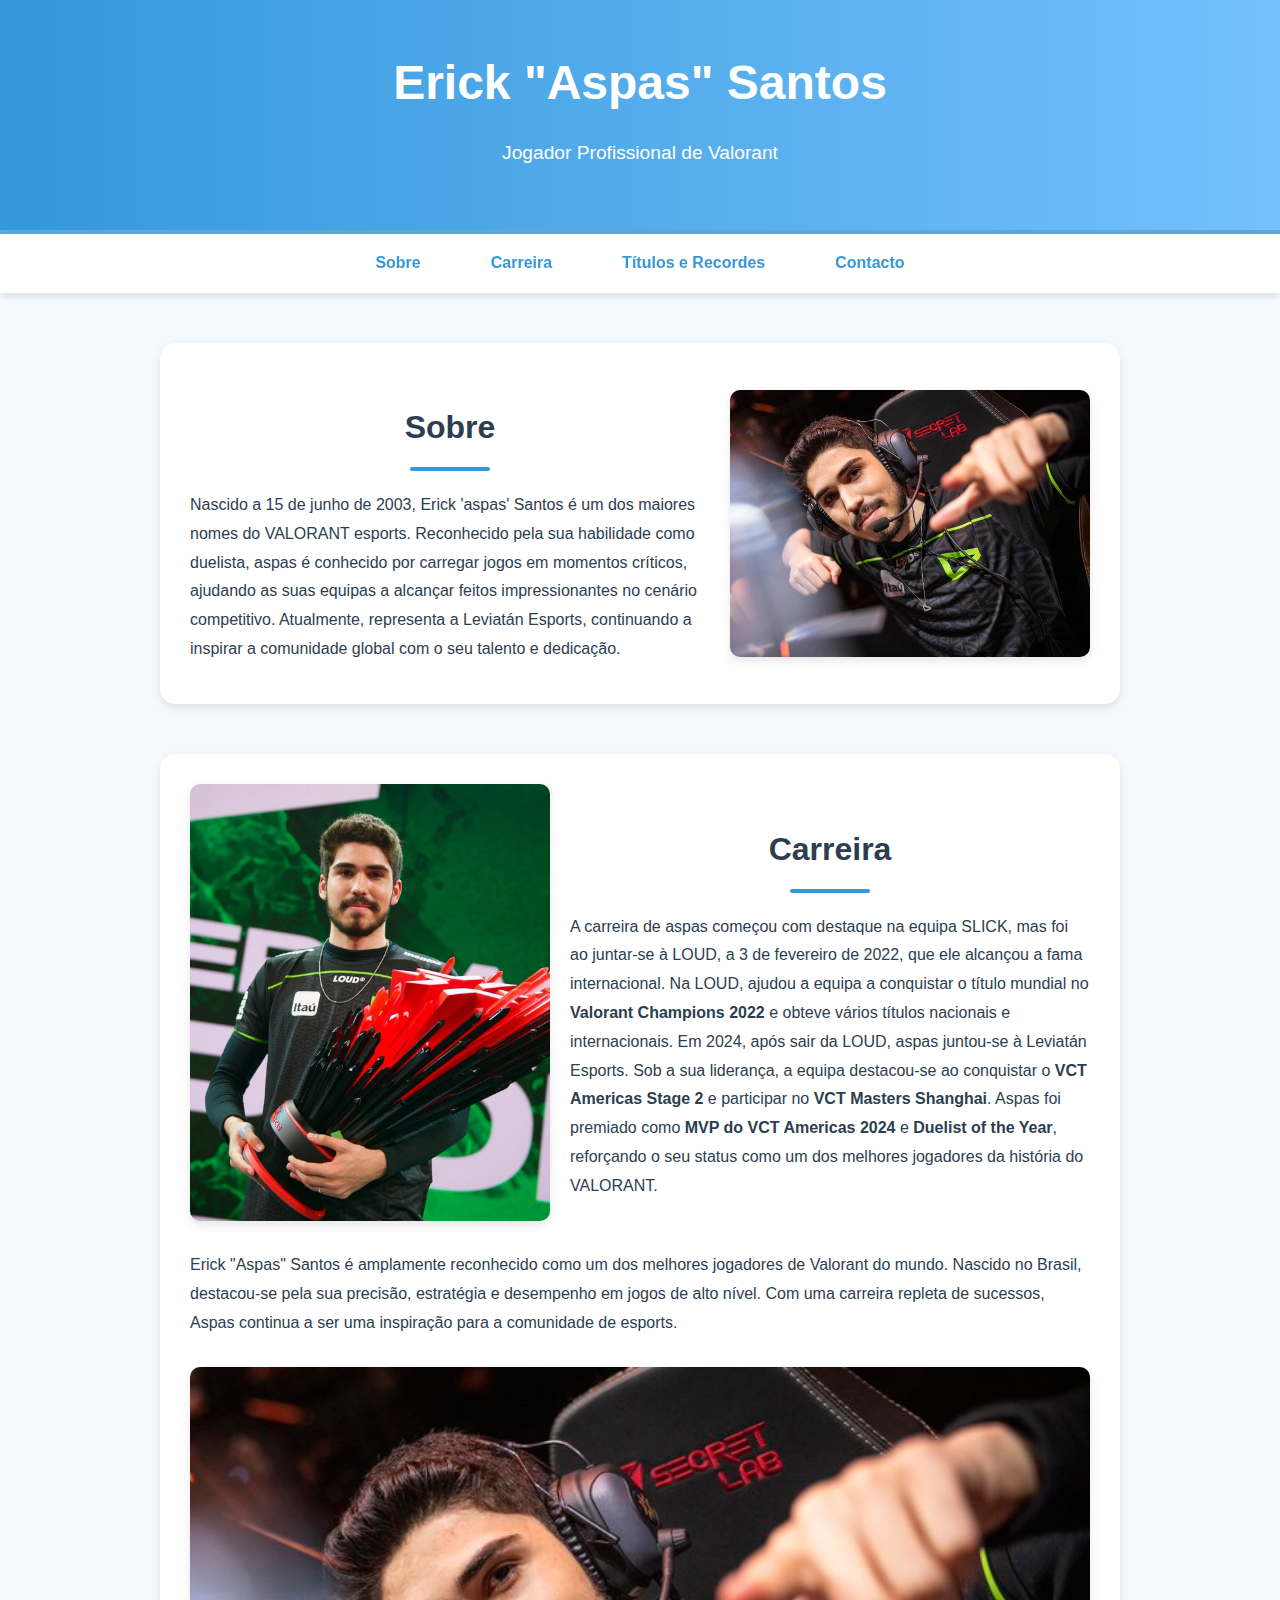
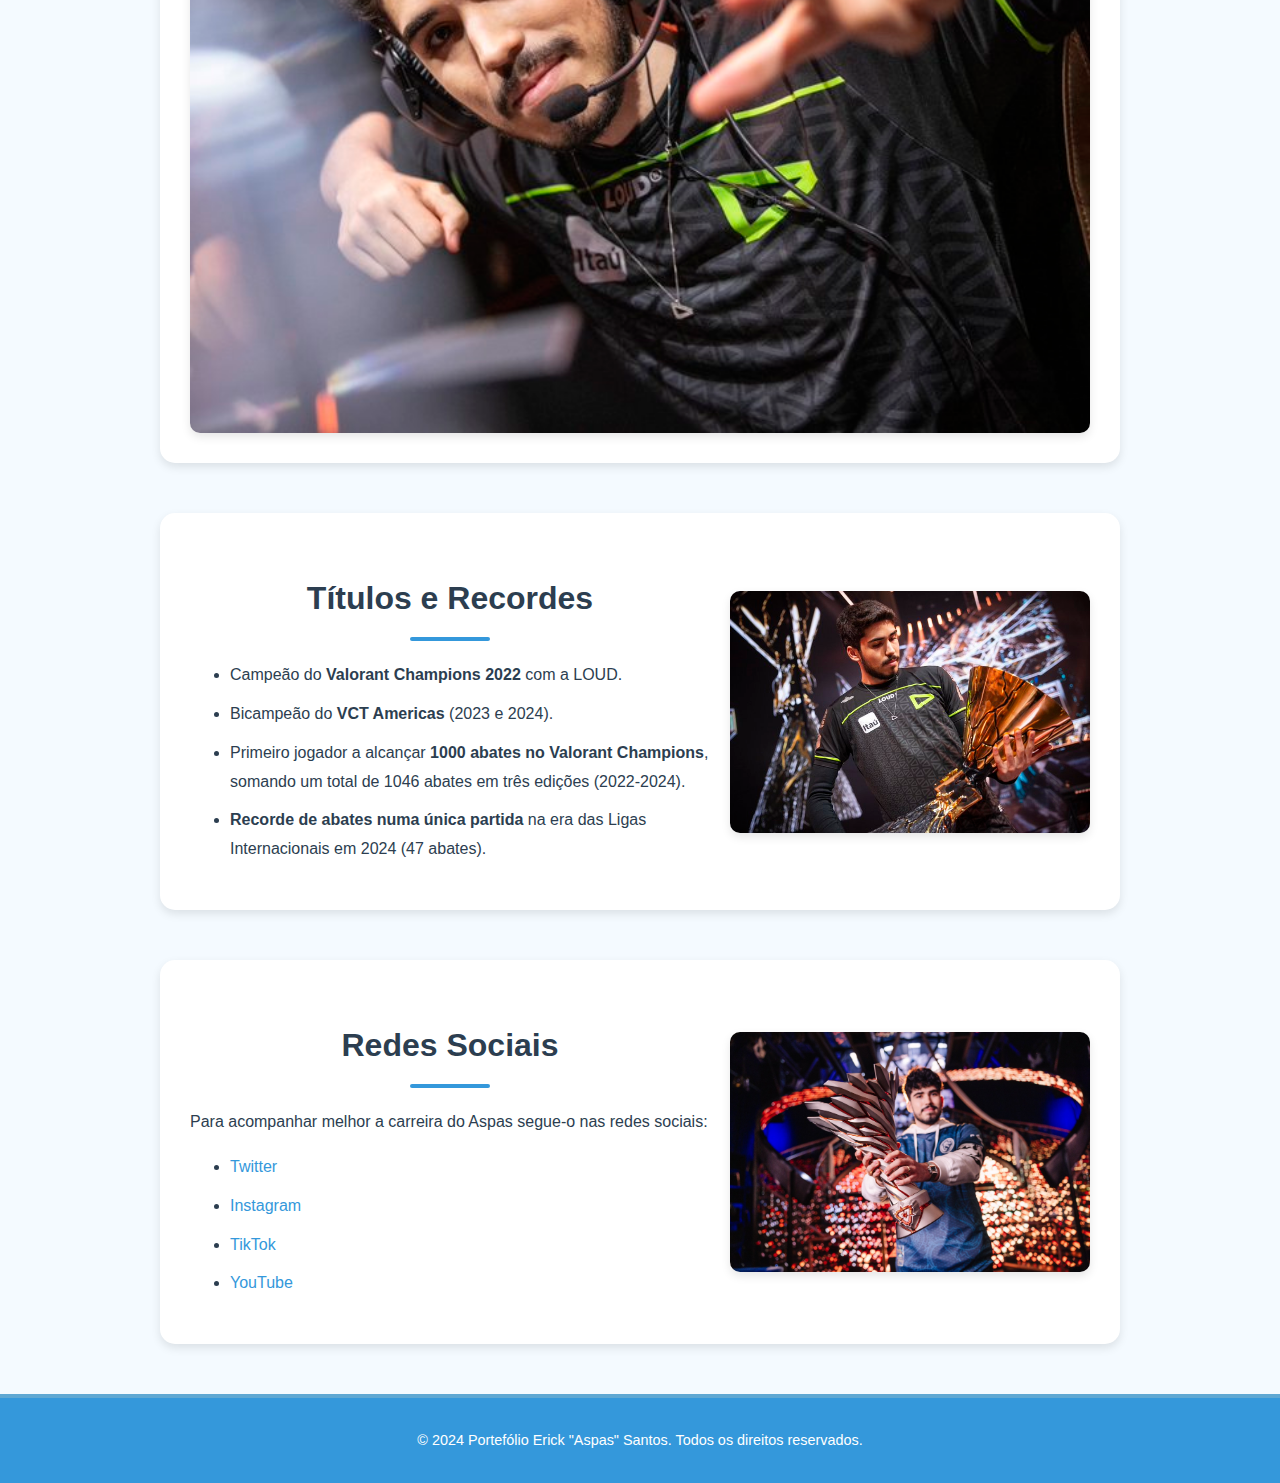
==== index.html @ c3d6b11e "27-11-2024" ====
<!DOCTYPE html>
<html lang="pt-PT">
<head>
    <meta charset="UTF-8">
    <meta name="viewport" content="width=device-width, initial-scale=1.0">
    <title>Portefólio de Erick "Aspas" Santos</title>
    <link rel="stylesheet" href="assets/css/style.css">
</head>
<body>
    <header class="header">
        <h1>Erick "Aspas" Santos</h1>
        <p>Jogador Profissional de Valorant</p>
    </header>

    <nav class="menu">
        <ul>
            <li><a href="#sobre">Sobre</a></li>
            <li><a href="#carreira">Carreira</a></li>
            <li><a href="#titulos">Títulos e Recordes</a></li>
            <li><a href="#contacto">Contacto</a></li>
        </ul>
    </nav>

    <main>
        <section id="sobre" class="secao">
            
            <div class="texto">
                <h2>Sobre</h2>

                <p>Nascido a 15 de junho de 2003, Erick 'aspas' Santos é um dos maiores nomes do VALORANT esports. 
                    Reconhecido pela sua habilidade como duelista, aspas é conhecido por carregar jogos em momentos críticos, ajudando as suas equipas a alcançar feitos impressionantes no cenário competitivo. 
                    Atualmente, representa a Leviatán Esports, continuando a inspirar a comunidade global com o seu talento e dedicação.</p>
            </div>
            <img width="1" height="1" src="assets/img/imgAspas.jpg" alt="Foto do Aspas">
        </section>

        <section id="carreira" class="secao">
            <img width="1" height="1" src="assets/img/aspas2.jpg" alt="Aspas com o troféu do VCT Americas 2023">
            <div class="texto">
                <h2>Carreira</h2>
                    <p>A carreira de aspas começou com destaque na equipa SLICK, mas foi ao juntar-se à LOUD, a 3 de fevereiro de 2022, que ele alcançou a fama internacional. 
                    Na LOUD, ajudou a equipa a conquistar o título mundial no <b>Valorant Champions 2022</b> e obteve vários títulos nacionais e internacionais. 
                    Em 2024, após sair da LOUD, aspas juntou-se à Leviatán Esports. Sob a sua liderança, a equipa destacou-se ao conquistar o <b>VCT Americas Stage 2</b> e participar no <b>VCT Masters Shanghai</b>. 
                    Aspas foi premiado como <b>MVP do VCT Americas 2024</b> e <b>Duelist of the Year</b>, reforçando o seu status como um dos melhores jogadores da história do VALORANT.</p>
            </div>
            

                <p>Erick "Aspas" Santos é amplamente reconhecido como um dos melhores jogadores de Valorant do mundo. Nascido no Brasil, destacou-se pela sua precisão, estratégia e desempenho em jogos de alto nível. Com uma carreira repleta de sucessos, Aspas continua a ser uma inspiração para a comunidade de esports.</p>
            </div>
            <img width="300" height="150" src="assets/img/imgAspas.jpg" alt="Imagem sobre Erick Aspas Santos">
        </section>

        <section id="titulos" class="secao">
            
            <div class="texto">
                <h2>Títulos e Recordes</h2>
                <ul>
                    <li>Campeão do <b>Valorant Champions 2022</b> com a LOUD.</li>
                    <li>Bicampeão do <b>VCT Americas</b> (2023 e 2024).</li>
                    <li>Primeiro jogador a alcançar <b>1000 abates no Valorant Champions</b>, somando um total de 1046 abates em três edições (2022-2024).</li>

                    <li><b>Recorde de abates numa única partida</b> na era das Ligas Internacionais em 2024 (47 abates).</li>
                </ul>
            </div>
            <img width="1" height="1" src="assets/img/AspasChampions.jpg" alt="Aspas com o troféu do Valorant Champions">

                    
        </section>

        <section id="contacto" class="secao">
           
            <div class="texto">
                <h2>Redes Sociais</h2>
                <p>Para acompanhar melhor a carreira do Aspas segue-o nas redes sociais:</p>
                <ul>
                    <li><a href="https://x.com/aspaszin" target="_blank">Twitter</a></li>
                    <li><a href="https://www.instagram.com/aspaszin?utm_source=ig_web_button_share_sheet&igsh=ZDNlZDc0MzIxNw==" target="_blank">Instagram</a></li>
                    <li><a href="https://www.tiktok.com/@aspaszin?is_from_webapp=1&sender_device=pc" target="_blank">TikTok</a></li>
                    <li><a href="https://youtube.com/@aspaszin?si=n5193mIHBojj6Ch3">YouTube</a></li>
                </ul>
            </div>
            <img width="1" height="1" src="assets/img/aspas.jpg" alt="Aspas com o trofeu do VCT Americas 2024">
        </section>
    </main>

    <footer class="footer">
        <p>&copy; 2024 Portefólio Erick "Aspas" Santos. Todos os direitos reservados.</p>
    </footer>
</body>
</html>
---- assets/css/style.css ----
/* Estilos Globais */
body {
    margin: 0;
    font-family: 'Roboto', Arial, sans-serif;
    background-color: #f4faff; /* Azul muito claro */
    color: #2c3e50; /* Texto azul escuro */
    line-height: 1.8;
}

h1, h2 {
    font-family: 'Poppins', Arial, sans-serif;
}

/* Links */
a {
    color: #3498db; /* Azul médio */
    text-decoration: none;
    transition: color 0.3s ease;
}

a:hover {
    color: #1d6fa5; /* Azul mais escuro ao passar o mouse */
}

/* Cabeçalho */
.header {
    text-align: center;
    padding: 40px 20px;
    background: linear-gradient(90deg, #3498db, #74c0fc);
    color: #ffffff;
    border-bottom: 4px solid #5fa8d3;
    animation: fadeIn 2s ease-in-out;
}

.header h1 {
    font-size: 3em;
    margin: 0;
}

.header p {
    margin-top: 10px;
    font-size: 1.2em;
    font-weight: 300;
}

/* Menu */
.menu {
    background-color: #ffffff;
    padding: 15px 0;
    box-shadow: 0 4px 6px rgba(0, 0, 0, 0.1);
    position: sticky;
    top: 0;
    z-index: 1000;
}

.menu ul {
    list-style: none;
    margin: 0;
    padding: 0;
    display: flex;
    justify-content: center;
    gap: 30px;
}

.menu li {
    display: inline;
}

.menu a {
    font-weight: bold;
    color: #3498db;
    padding: 10px 20px;
    border-radius: 20px;
    transition: all 0.3s ease;
}

.menu a:hover {
    background-color: #eaf6fd;
    color: #1d6fa5;
    transform: scale(1.1);
}

/* Secções */
.secao {
    display: flex;
    flex-wrap: wrap;
    align-items: center;
    margin: 50px auto;
    padding: 30px;
    max-width: 900px;
    background-color: #ffffff;
    border-radius: 15px;
    box-shadow: 0 4px 10px rgba(0, 0, 0, 0.1);
    animation: slideUp 1.5s ease;
    gap: 20px;
}

.secao img {
    flex: 1 1 300px; /* A imagem ocupa espaço proporcional */
    max-width: 100%; /* Garante que a imagem não ultrapasse o container */
    height: auto; /* Garante que a altura da imagem seja proporcional */
    border-radius: 10px;
    box-shadow: 0 4px 10px rgba(0, 0, 0, 0.1);
}

.secao .texto {
    flex: 2 1 400px; /* O texto ocupa mais espaço */
}

.secao h2 {
    text-align: center;
    font-size: 2em;
    margin-bottom: 15px;
    color: #2c3e50;
}

.secao p, .secao li {
    font-size: 1em;
    margin: 10px 0;
}

/* Rodapé */
.footer {
    text-align: center;
    padding: 15px 10px;
    background-color: #3498db;
    color: #ffffff;
    font-size: 0.9em;
    margin-top: 50px;
    border-top: 4px solid #5fa8d3;
}

/* Divisores */
.secao h2::after {
    content: "";
    display: block;
    width: 80px;
    height: 4px;
    background-color: #3498db;
    margin: 10px auto 20px auto;
    border-radius: 5px;
}

/* Animações */
@keyframes fadeIn {
    from {
        opacity: 0;
    }
    to {
        opacity: 1;
    }
}

@keyframes slideUp {
    from {
        transform: translateY(30px);
        opacity: 0;
    }
    to {
        transform: translateY(0);
        opacity: 1;
    }
}

/* Estilos Responsivos */
@media (max-width: 768px) {
    /* Ajustar o layout para telas menores */
    .secao {
        flex-direction: column; /* Empilha os elementos verticalmente */
        padding: 20px;
    }

    .secao img {
        flex: none; /* Remove a proporção flexível */
        margin-bottom: 20px; /* Adiciona espaço abaixo da imagem */
    }

    .menu ul {
        flex-direction: column; /* Empilha os itens do menu */
        gap: 15px; /* Espaçamento entre itens */
    }

    .menu a {
        padding: 10px 15px; /* Reduz o espaçamento interno */
        font-size: 0.9em; /* Reduz o tamanho do texto */
    }

    .header h1 {
        font-size: 2em; /* Reduz o tamanho do título */
    }

    .header p {
        font-size: 1em; /* Reduz o tamanho do subtítulo */
    }

    .secao .texto {
        flex: none; /* Remove a proporção flexível */
        text-align: center; /* Centraliza o texto */
    }
}

@media (max-width: 480px) {
    /* Ajustes adicionais para telas muito pequenas */
    body {
        font-size: 0.9em; /* Reduz o tamanho global do texto */
    }

    .menu ul {
        gap: 10px;
    }

    .menu a {
        font-size: 0.8em;
        padding: 8px 12px;
    }

    .header h1 {
        font-size: 1.8em;
    }

    .header p {
        font-size: 0.9em;
    }

    .secao img {
        width: 100%; /* Garante que a imagem ocupe toda a largura disponível */
        height: auto;
    }
}
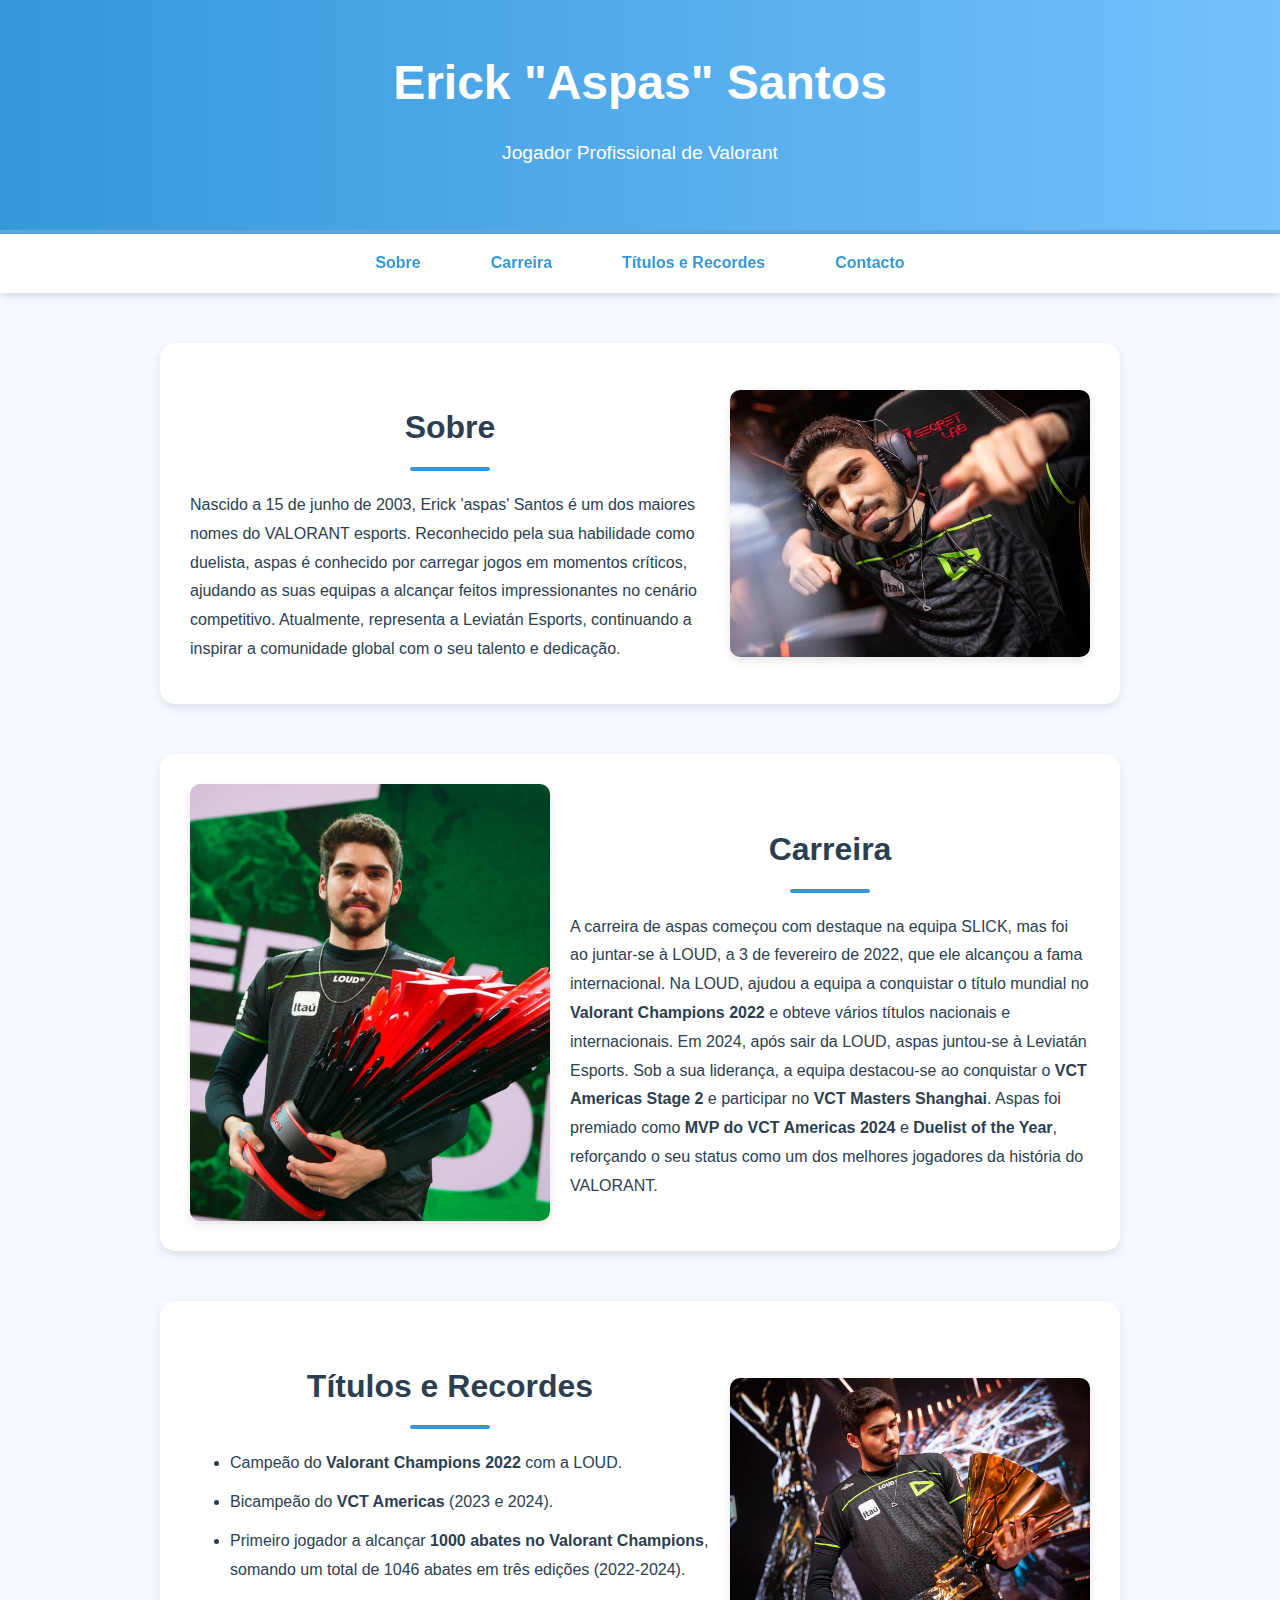
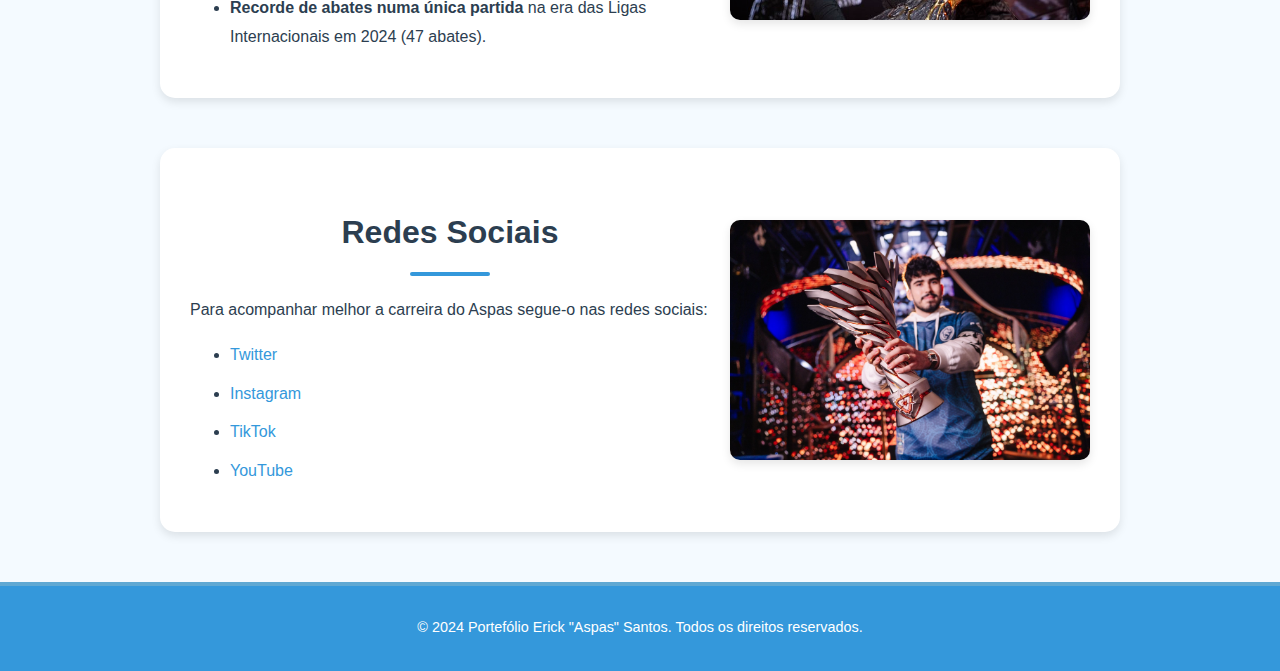
==== commit 11aa0e8c: "27-11-2024" ====
--- a/index.html
+++ b/index.html
@@ -43,11 +43,6 @@
                     Em 2024, após sair da LOUD, aspas juntou-se à Leviatán Esports. Sob a sua liderança, a equipa destacou-se ao conquistar o <b>VCT Americas Stage 2</b> e participar no <b>VCT Masters Shanghai</b>. 
                     Aspas foi premiado como <b>MVP do VCT Americas 2024</b> e <b>Duelist of the Year</b>, reforçando o seu status como um dos melhores jogadores da história do VALORANT.</p>
             </div>
-            
-
-                <p>Erick "Aspas" Santos é amplamente reconhecido como um dos melhores jogadores de Valorant do mundo. Nascido no Brasil, destacou-se pela sua precisão, estratégia e desempenho em jogos de alto nível. Com uma carreira repleta de sucessos, Aspas continua a ser uma inspiração para a comunidade de esports.</p>
-            </div>
-            <img width="300" height="150" src="assets/img/imgAspas.jpg" alt="Imagem sobre Erick Aspas Santos">
         </section>
 
         <section id="titulos" class="secao">
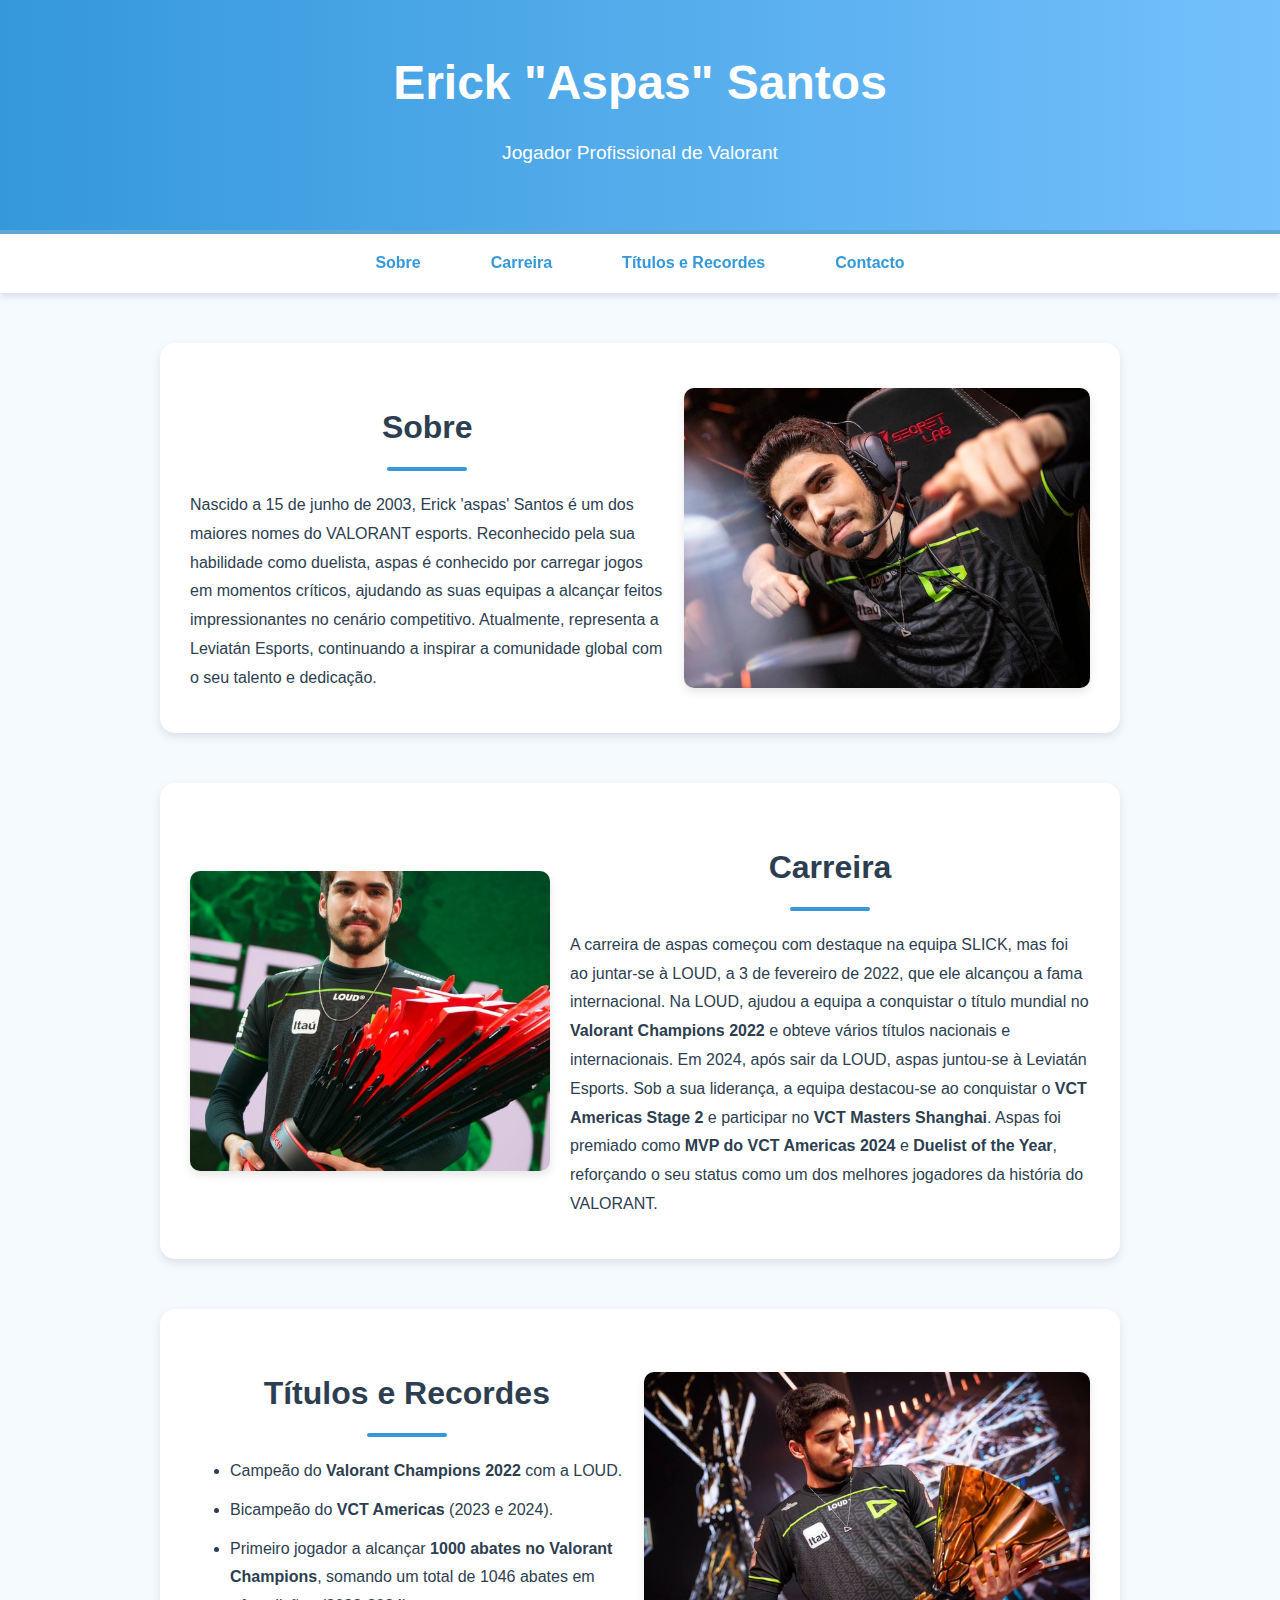
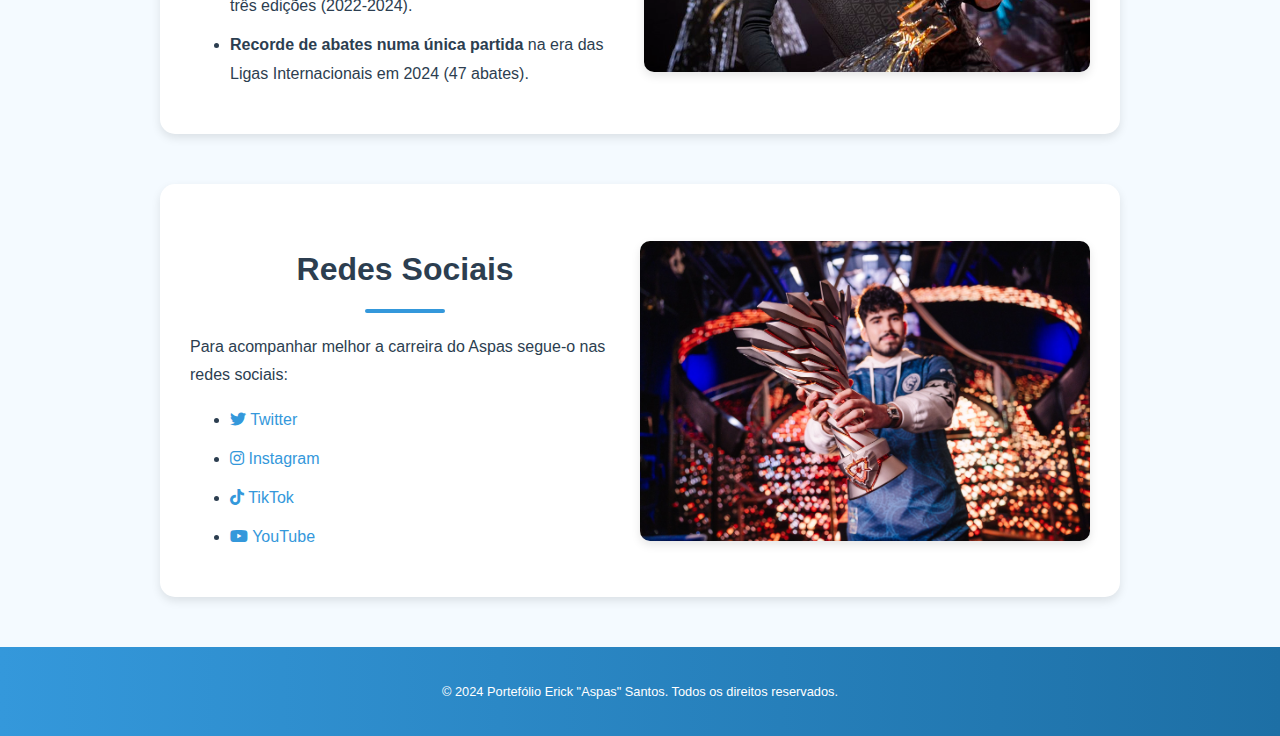
==== commit d9ef1a77: "27-11-2024" ====
--- a/index.html
+++ b/index.html
@@ -3,8 +3,9 @@
 <head>
     <meta charset="UTF-8">
     <meta name="viewport" content="width=device-width, initial-scale=1.0">
-    <title>Portefólio de Erick "Aspas" Santos</title>
+    <title>Erick "Aspas" Santos</title>
     <link rel="stylesheet" href="assets/css/style.css">
+    <link rel="stylesheet" href="https://cdnjs.cloudflare.com/ajax/libs/font-awesome/6.0.0-beta3/css/all.min.css">
 </head>
 <body>
     <header class="header">
@@ -23,22 +24,20 @@
 
     <main>
         <section id="sobre" class="secao">
-            
             <div class="texto">
                 <h2>Sobre</h2>
-
                 <p>Nascido a 15 de junho de 2003, Erick 'aspas' Santos é um dos maiores nomes do VALORANT esports. 
                     Reconhecido pela sua habilidade como duelista, aspas é conhecido por carregar jogos em momentos críticos, ajudando as suas equipas a alcançar feitos impressionantes no cenário competitivo. 
                     Atualmente, representa a Leviatán Esports, continuando a inspirar a comunidade global com o seu talento e dedicação.</p>
             </div>
-            <img width="1" height="1" src="assets/img/imgAspas.jpg" alt="Foto do Aspas">
+            <img src="assets/img/imgAspas.jpg" alt="Foto do Aspas">
         </section>
 
         <section id="carreira" class="secao">
-            <img width="1" height="1" src="assets/img/aspas2.jpg" alt="Aspas com o troféu do VCT Americas 2023">
+            <img src="assets/img/aspas2.jpg" alt="Aspas com o troféu do VCT Americas 2023">
             <div class="texto">
                 <h2>Carreira</h2>
-                    <p>A carreira de aspas começou com destaque na equipa SLICK, mas foi ao juntar-se à LOUD, a 3 de fevereiro de 2022, que ele alcançou a fama internacional. 
+                <p>A carreira de aspas começou com destaque na equipa SLICK, mas foi ao juntar-se à LOUD, a 3 de fevereiro de 2022, que ele alcançou a fama internacional. 
                     Na LOUD, ajudou a equipa a conquistar o título mundial no <b>Valorant Champions 2022</b> e obteve vários títulos nacionais e internacionais. 
                     Em 2024, após sair da LOUD, aspas juntou-se à Leviatán Esports. Sob a sua liderança, a equipa destacou-se ao conquistar o <b>VCT Americas Stage 2</b> e participar no <b>VCT Masters Shanghai</b>. 
                     Aspas foi premiado como <b>MVP do VCT Americas 2024</b> e <b>Duelist of the Year</b>, reforçando o seu status como um dos melhores jogadores da história do VALORANT.</p>
@@ -46,35 +45,30 @@
         </section>
 
         <section id="titulos" class="secao">
-            
             <div class="texto">
                 <h2>Títulos e Recordes</h2>
                 <ul>
                     <li>Campeão do <b>Valorant Champions 2022</b> com a LOUD.</li>
                     <li>Bicampeão do <b>VCT Americas</b> (2023 e 2024).</li>
                     <li>Primeiro jogador a alcançar <b>1000 abates no Valorant Champions</b>, somando um total de 1046 abates em três edições (2022-2024).</li>
-
                     <li><b>Recorde de abates numa única partida</b> na era das Ligas Internacionais em 2024 (47 abates).</li>
                 </ul>
             </div>
-            <img width="1" height="1" src="assets/img/AspasChampions.jpg" alt="Aspas com o troféu do Valorant Champions">
-
-                    
+            <img src="assets/img/AspasChampions.jpg" alt="Aspas com o troféu do Valorant Champions">
         </section>
 
         <section id="contacto" class="secao">
-           
             <div class="texto">
                 <h2>Redes Sociais</h2>
                 <p>Para acompanhar melhor a carreira do Aspas segue-o nas redes sociais:</p>
                 <ul>
-                    <li><a href="https://x.com/aspaszin" target="_blank">Twitter</a></li>
-                    <li><a href="https://www.instagram.com/aspaszin?utm_source=ig_web_button_share_sheet&igsh=ZDNlZDc0MzIxNw==" target="_blank">Instagram</a></li>
-                    <li><a href="https://www.tiktok.com/@aspaszin?is_from_webapp=1&sender_device=pc" target="_blank">TikTok</a></li>
-                    <li><a href="https://youtube.com/@aspaszin?si=n5193mIHBojj6Ch3">YouTube</a></li>
+                    <li><a href="https://x.com/aspaszin" target="_blank"><i class="fab fa-twitter"></i> Twitter</a></li>
+                    <li><a href="https://www.instagram.com/aspaszin?utm_source=ig_web_button_share_sheet&igsh=ZDNlZDc0MzIxNw==" target="_blank"><i class="fab fa-instagram"></i> Instagram</a></li>
+                    <li><a href="https://www.tiktok.com/@aspaszin?is_from_webapp=1&sender_device=pc" target="_blank"><i class="fab fa-tiktok"></i> TikTok</a></li>
+                    <li><a href="https://youtube.com/@aspaszin?si=n5193mIHBojj6Ch3"><i class="fab fa-youtube"></i> YouTube</a></li>
                 </ul>
             </div>
-            <img width="1" height="1" src="assets/img/aspas.jpg" alt="Aspas com o trofeu do VCT Americas 2024">
+            <img src="assets/img/aspas.jpg" alt="Aspas com o trofeu do VCT Americas 2024">
         </section>
     </main>
 
--- a/assets/css/style.css
+++ b/assets/css/style.css
@@ -29,7 +29,6 @@
     background: linear-gradient(90deg, #3498db, #74c0fc);
     color: #ffffff;
     border-bottom: 4px solid #5fa8d3;
-    animation: fadeIn 2s ease-in-out;
 }
 
 .header h1 {
@@ -91,16 +90,23 @@
     background-color: #ffffff;
     border-radius: 15px;
     box-shadow: 0 4px 10px rgba(0, 0, 0, 0.1);
-    animation: slideUp 1.5s ease;
     gap: 20px;
 }
 
 .secao img {
-    flex: 1 1 300px; /* A imagem ocupa espaço proporcional */
-    max-width: 100%; /* Garante que a imagem não ultrapasse o container */
-    height: auto; /* Garante que a altura da imagem seja proporcional */
+    flex: 1 1 300px;
+    max-width: 100%;
+    height: auto;
     border-radius: 10px;
+    object-fit: cover;
+    max-height: 300px;
     box-shadow: 0 4px 10px rgba(0, 0, 0, 0.1);
+    transition: transform 0.3s ease, box-shadow 0.3s ease;
+}
+
+.secao img:hover {
+    transform: scale(1.05);
+    box-shadow: 0 6px 15px rgba(0, 0, 0, 0.2);
 }
 
 .secao .texto {
@@ -122,12 +128,11 @@
 /* Rodapé */
 .footer {
     text-align: center;
-    padding: 15px 10px;
-    background-color: #3498db;
+    padding: 20px 10px;
+    background: linear-gradient(90deg, #3498db, #1d6fa5);
     color: #ffffff;
-    font-size: 0.9em;
+    font-size: 0.8em;
     margin-top: 50px;
-    border-top: 4px solid #5fa8d3;
 }
 
 /* Divisores */
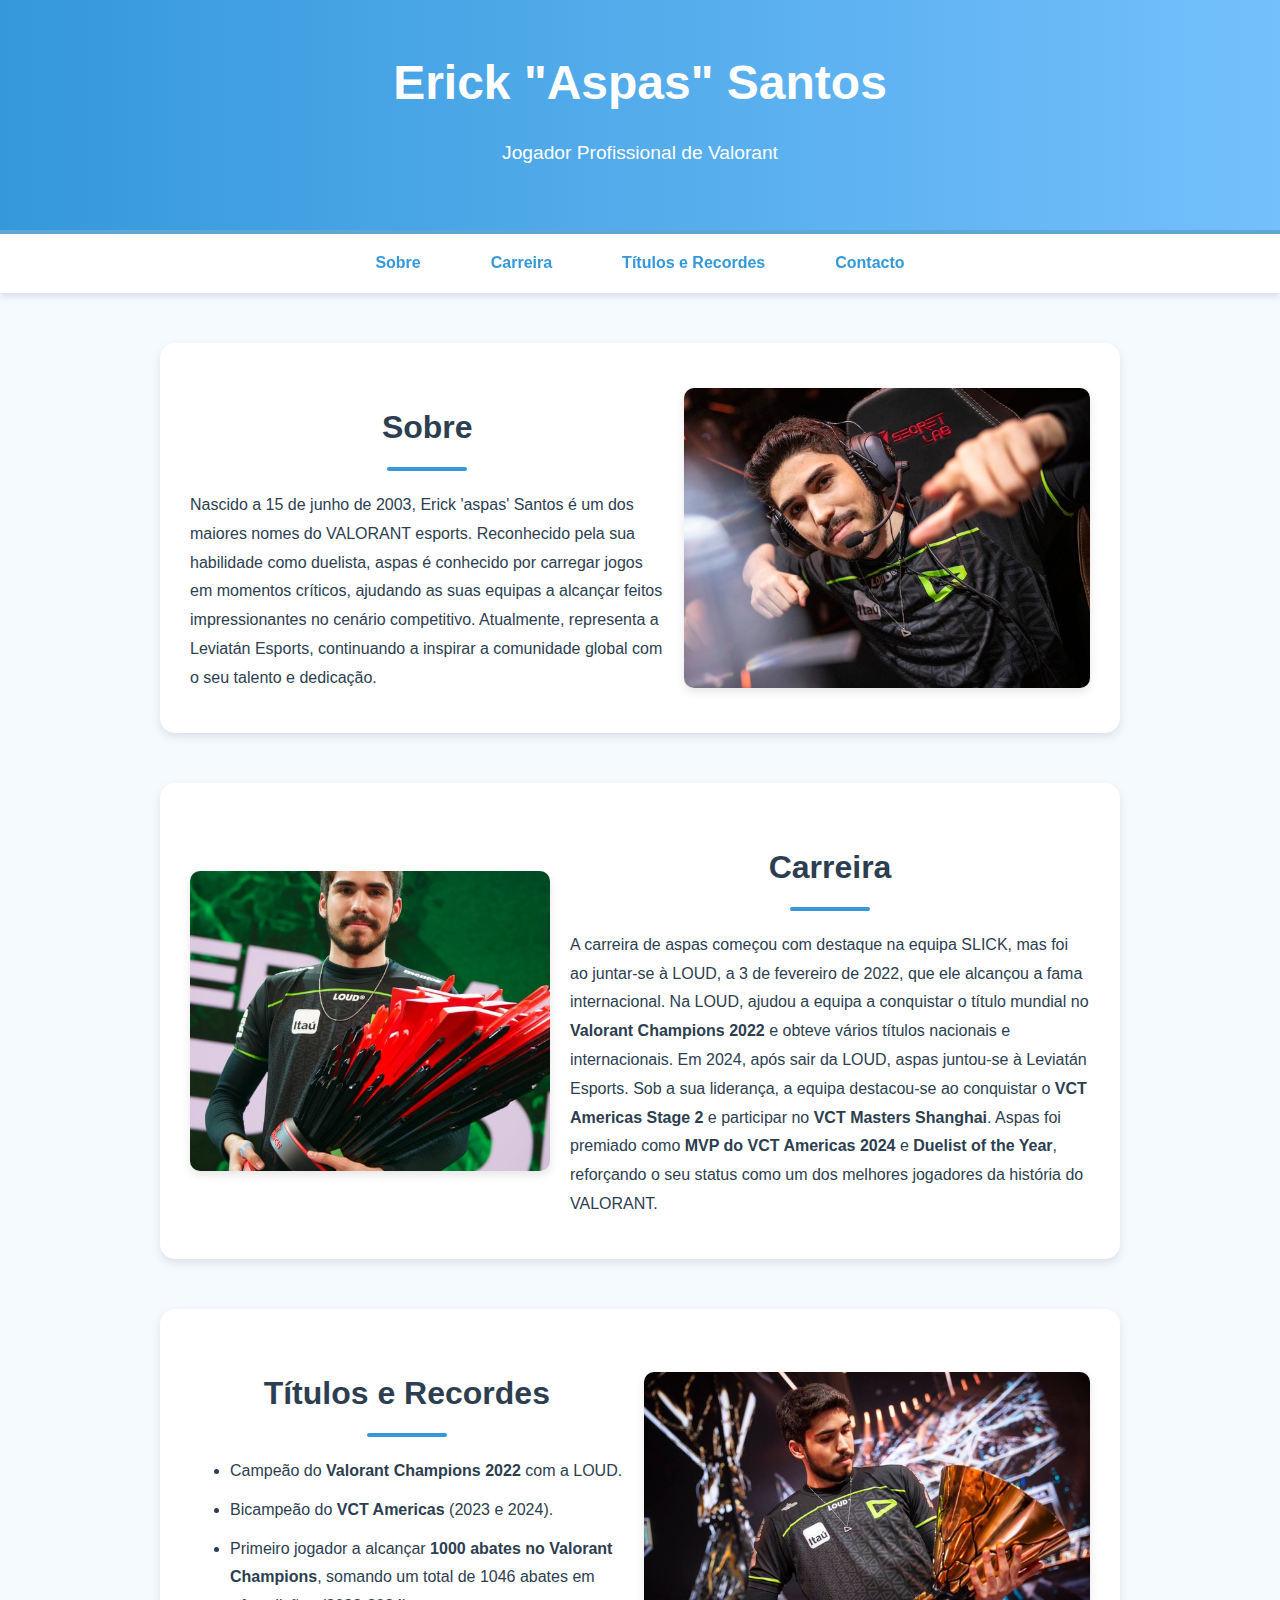
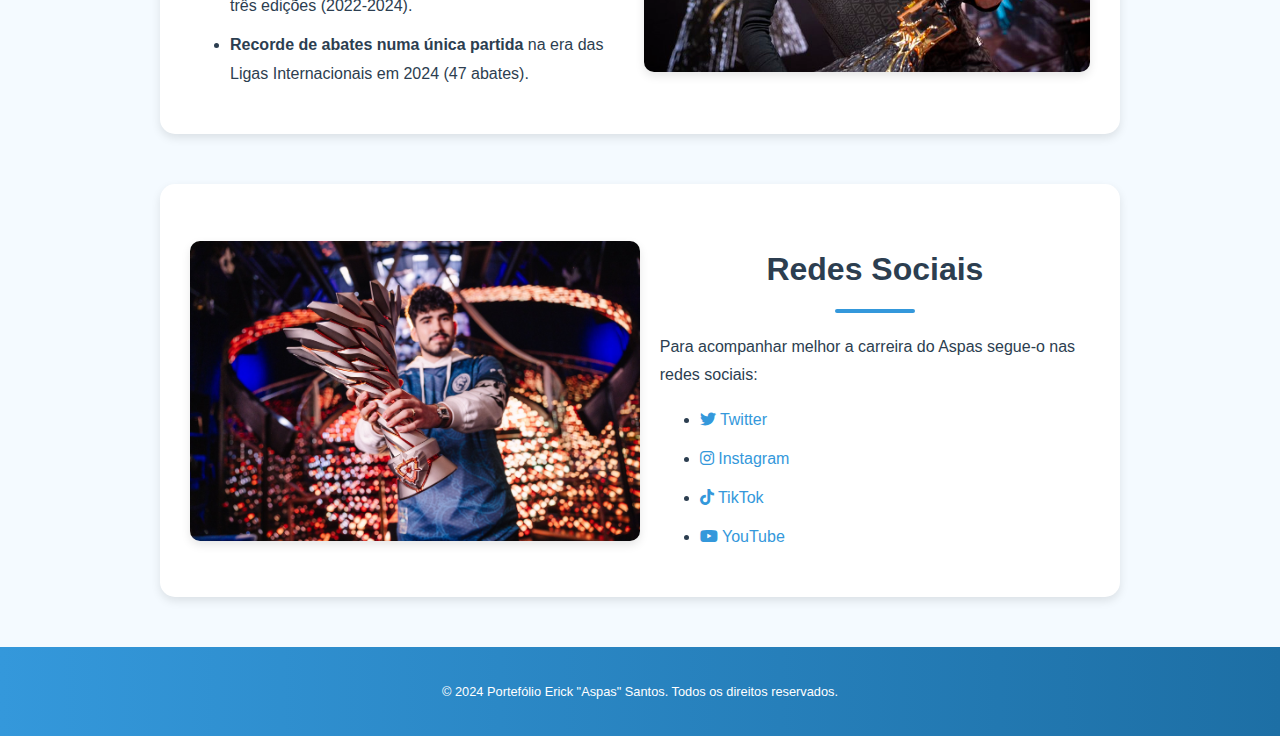
==== commit 200c4266: "27-11-2024" ====
--- a/index.html
+++ b/index.html
@@ -58,6 +58,7 @@
         </section>
 
         <section id="contacto" class="secao">
+            <img src="assets/img/aspas.jpg" alt="Aspas com o trofeu do VCT Americas 2024">
             <div class="texto">
                 <h2>Redes Sociais</h2>
                 <p>Para acompanhar melhor a carreira do Aspas segue-o nas redes sociais:</p>
@@ -68,7 +69,6 @@
                     <li><a href="https://youtube.com/@aspaszin?si=n5193mIHBojj6Ch3"><i class="fab fa-youtube"></i> YouTube</a></li>
                 </ul>
             </div>
-            <img src="assets/img/aspas.jpg" alt="Aspas com o trofeu do VCT Americas 2024">
         </section>
     </main>
 
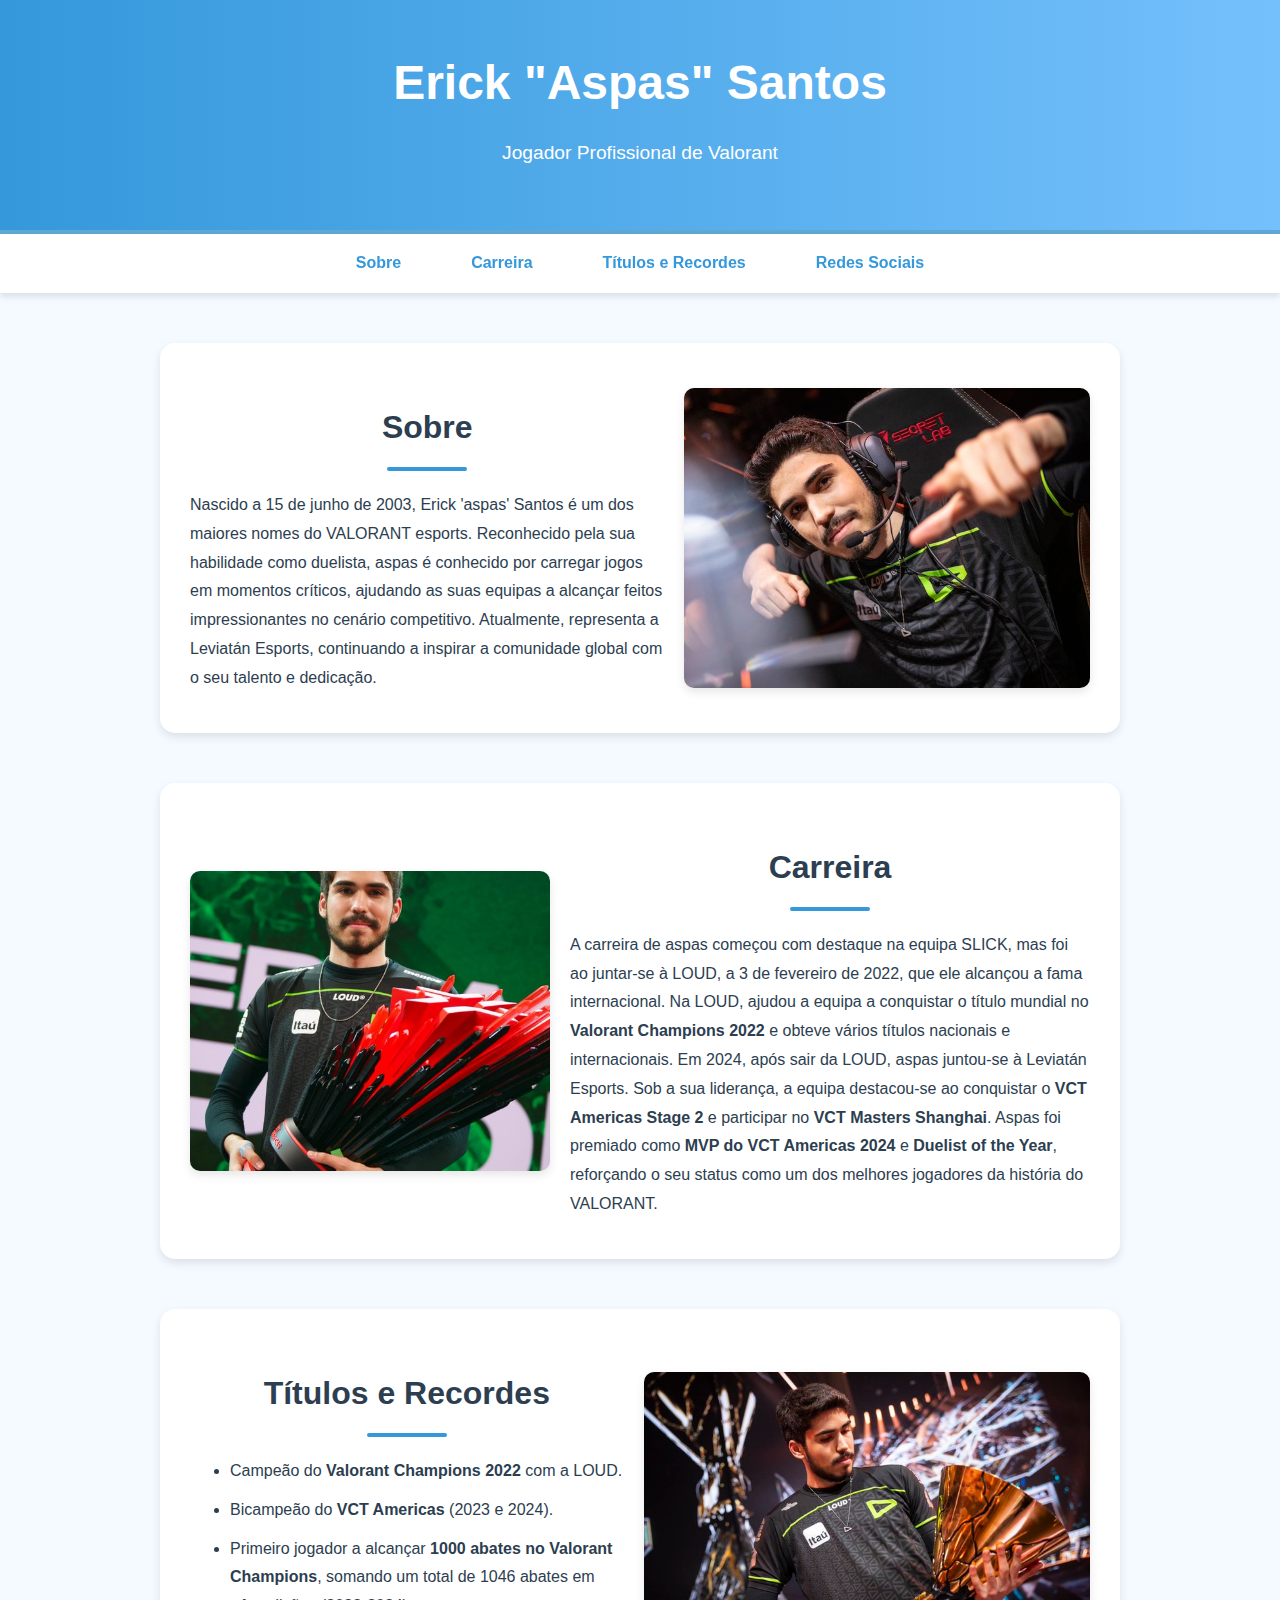
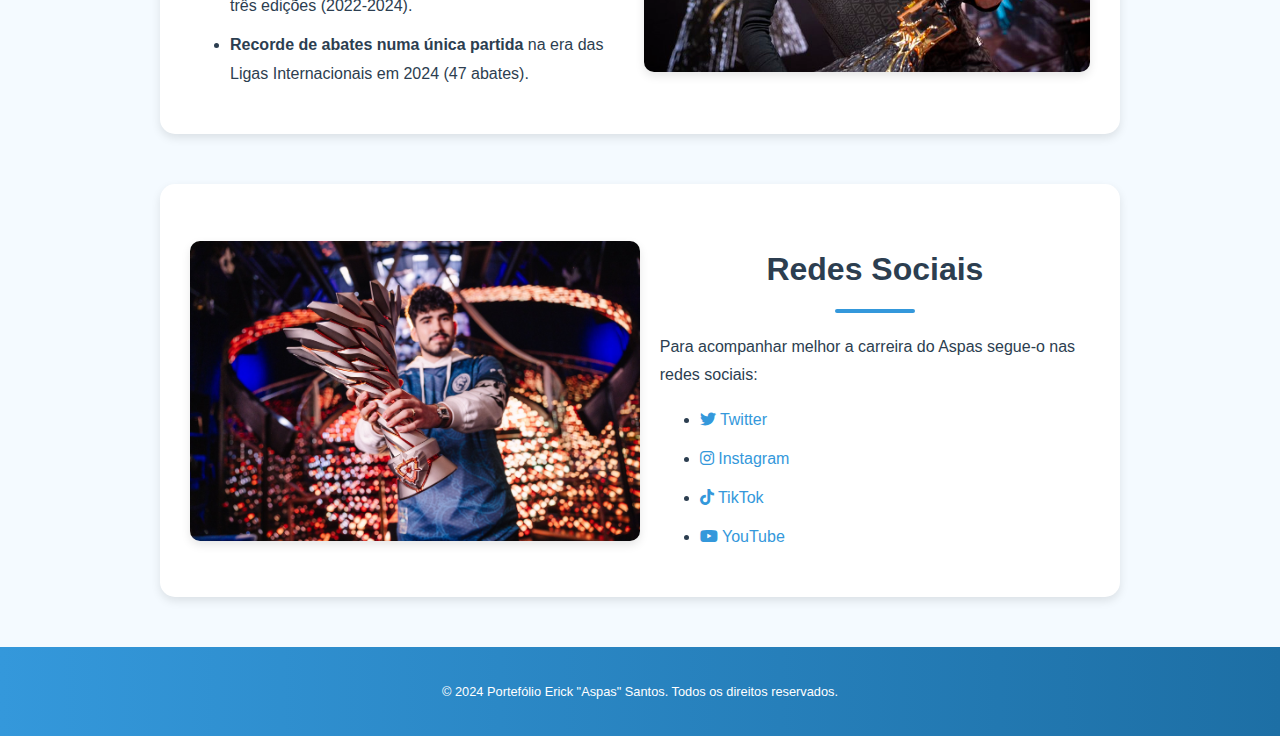
==== commit 0b1a8078: "27-11-2024" ====
--- a/index.html
+++ b/index.html
@@ -18,7 +18,7 @@
             <li><a href="#sobre">Sobre</a></li>
             <li><a href="#carreira">Carreira</a></li>
             <li><a href="#titulos">Títulos e Recordes</a></li>
-            <li><a href="#contacto">Contacto</a></li>
+            <li><a href="#contacto">Redes Sociais</a></li>
         </ul>
     </nav>
 
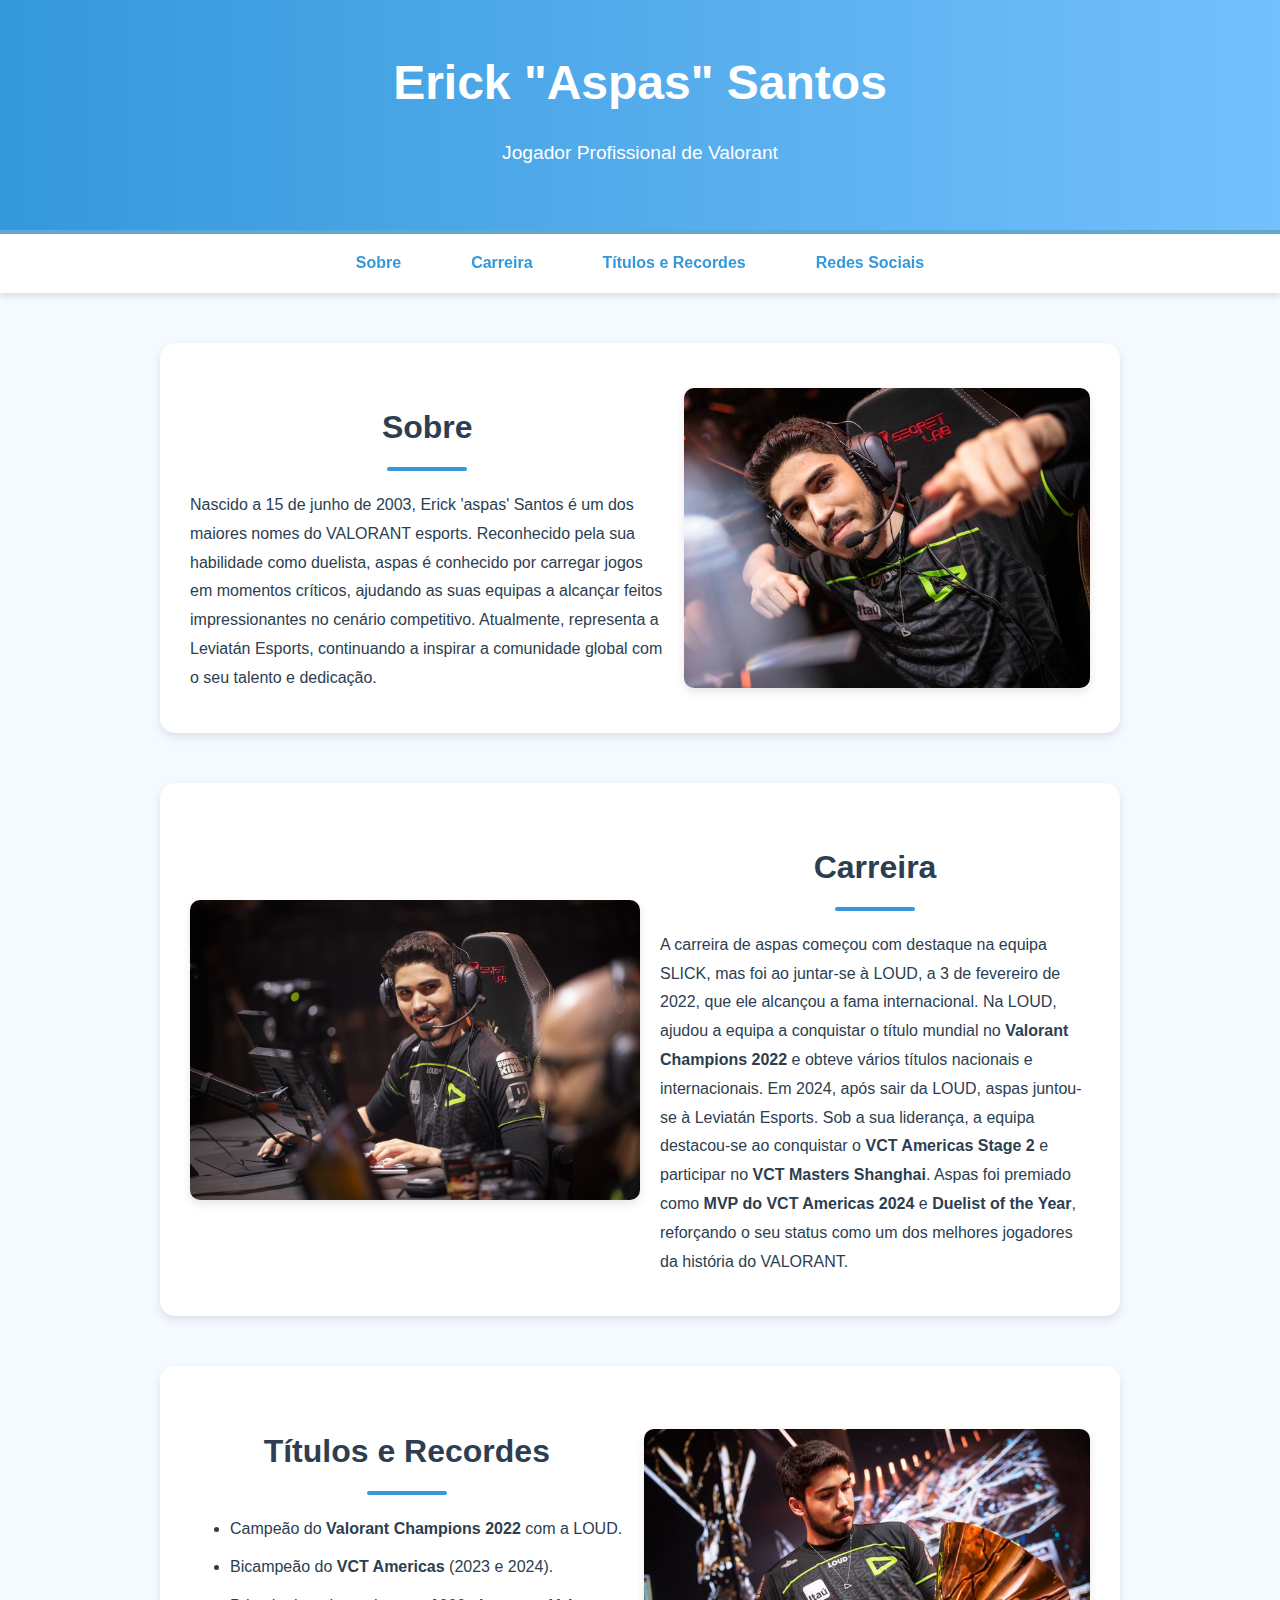
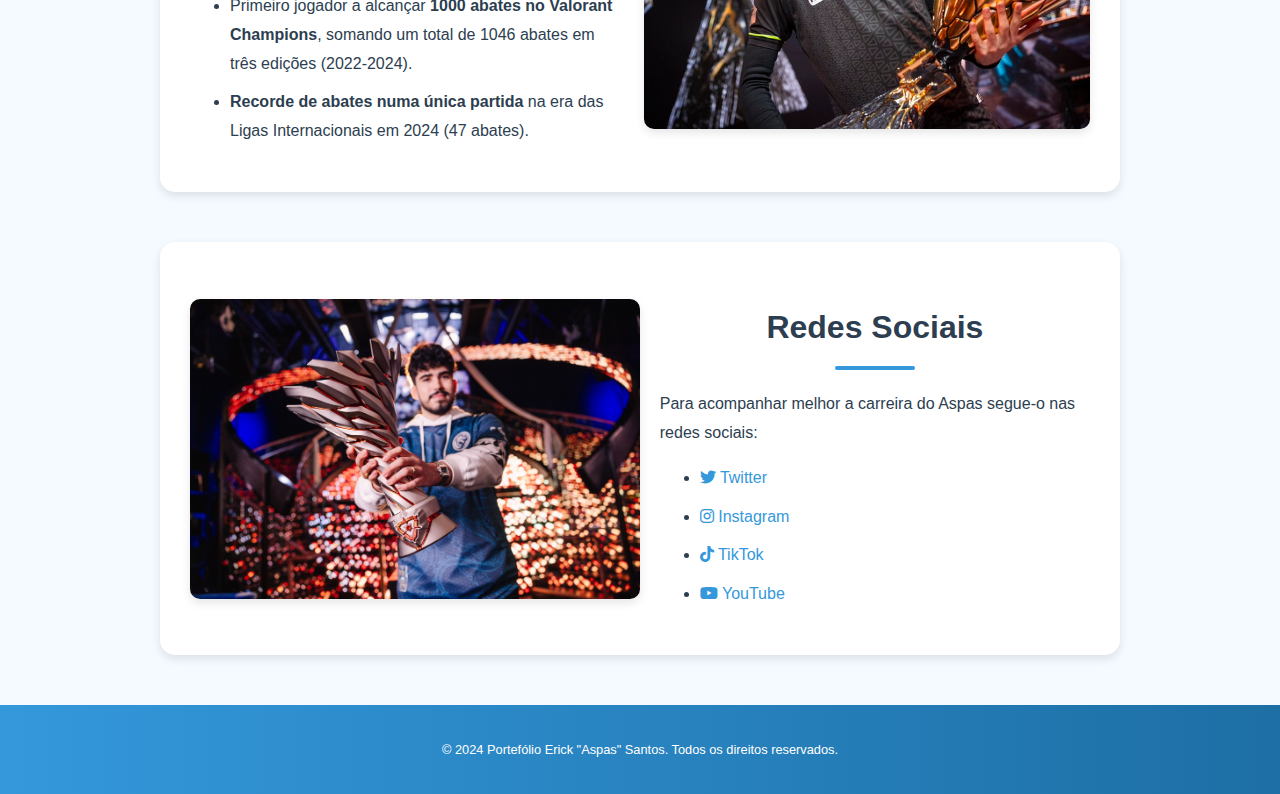
==== commit f7d97110: "27-11-2024" ====
--- a/index.html
+++ b/index.html
@@ -34,7 +34,7 @@
         </section>
 
         <section id="carreira" class="secao">
-            <img src="assets/img/aspas2.jpg" alt="Aspas com o troféu do VCT Americas 2023">
+            <img src="assets/img/FotoAspas.jpg" alt="Foto do Aspas">
             <div class="texto">
                 <h2>Carreira</h2>
                 <p>A carreira de aspas começou com destaque na equipa SLICK, mas foi ao juntar-se à LOUD, a 3 de fevereiro de 2022, que ele alcançou a fama internacional. 
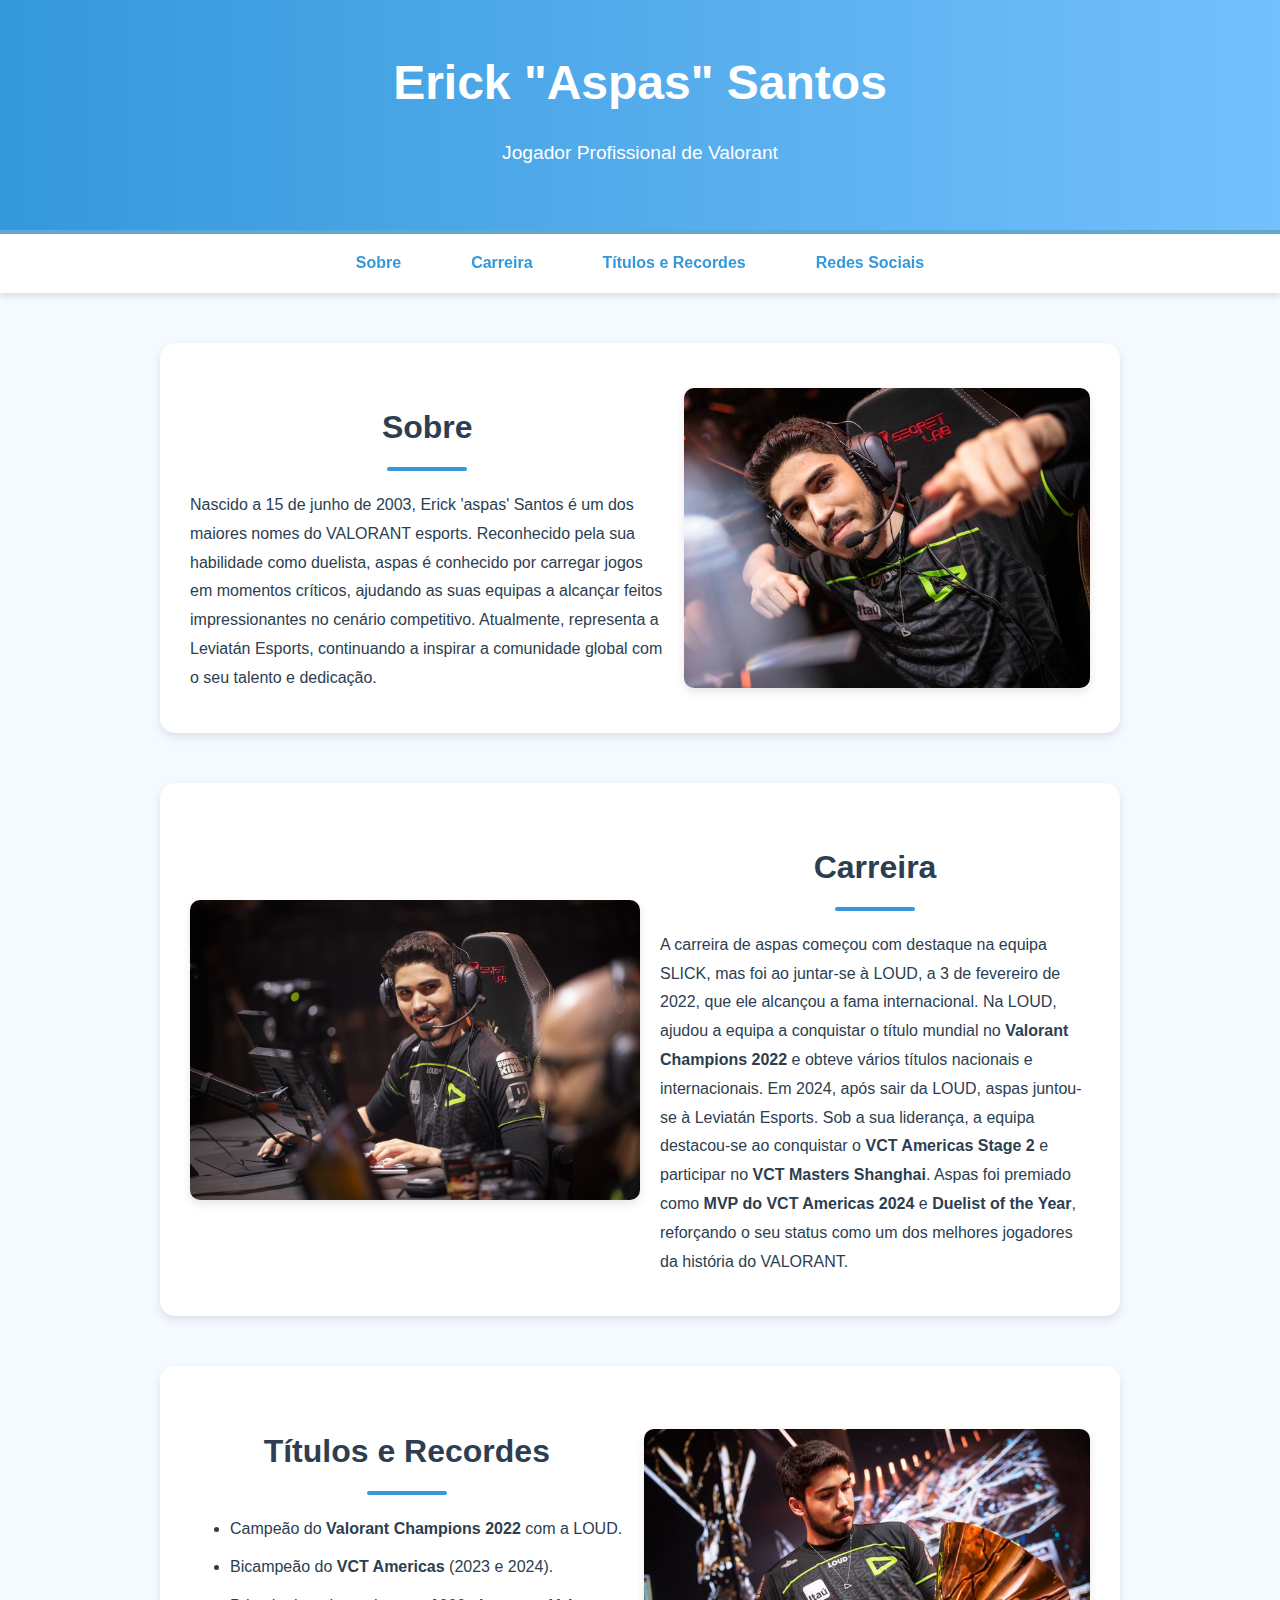
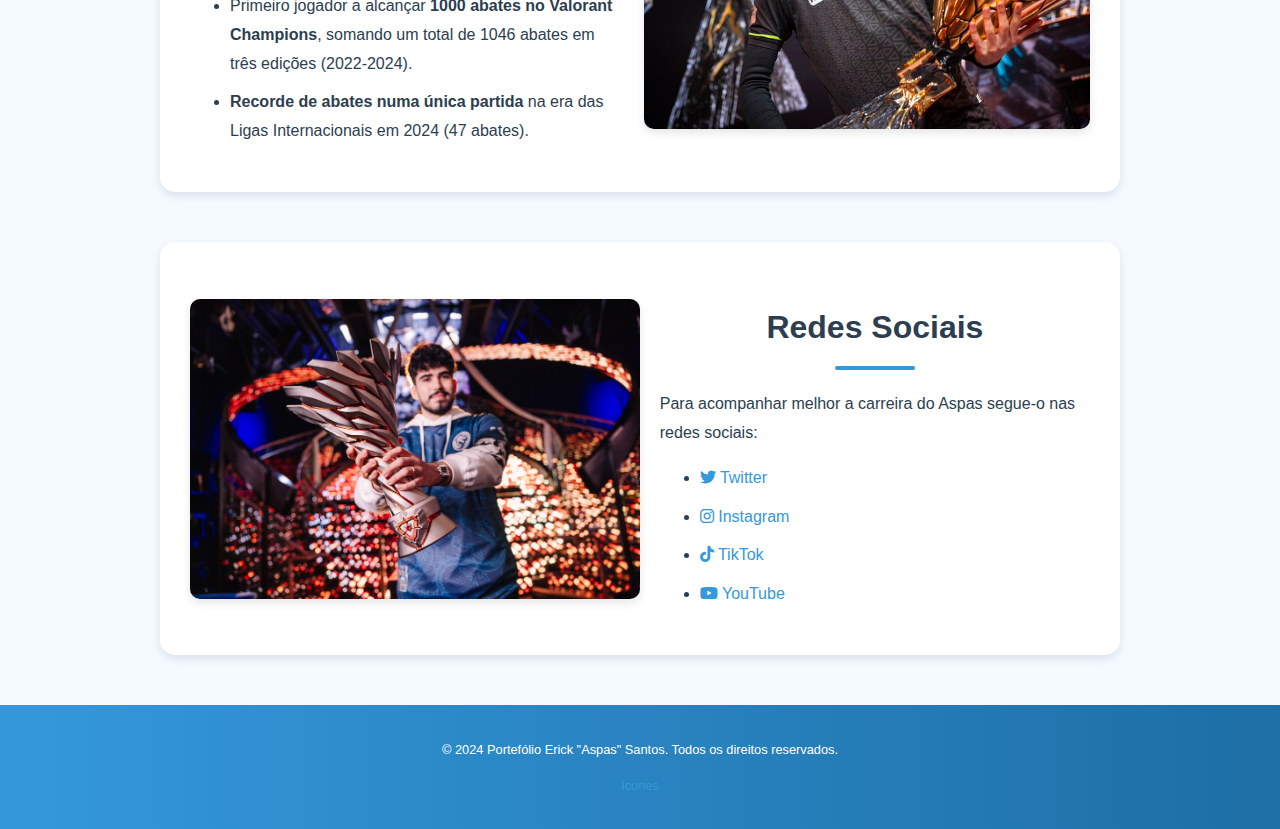
==== commit ad33451f: "27-11-2024" ====
--- a/index.html
+++ b/index.html
@@ -4,6 +4,7 @@
     <meta charset="UTF-8">
     <meta name="viewport" content="width=device-width, initial-scale=1.0">
     <title>Erick "Aspas" Santos</title>
+    <link rel="icon" href="assets/img/icone.png" type="image/x-icon">
     <link rel="stylesheet" href="assets/css/style.css">
     <link rel="stylesheet" href="https://cdnjs.cloudflare.com/ajax/libs/font-awesome/6.0.0-beta3/css/all.min.css">
 </head>
@@ -74,6 +75,7 @@
 
     <footer class="footer">
         <p>&copy; 2024 Portefólio Erick "Aspas" Santos. Todos os direitos reservados.</p>
+        <p><a href="https://www.flaticon.com/br/icones-gratis/ciclone" title="ciclone ícones">Icones</a></p>
     </footer>
 </body>
 </html>
